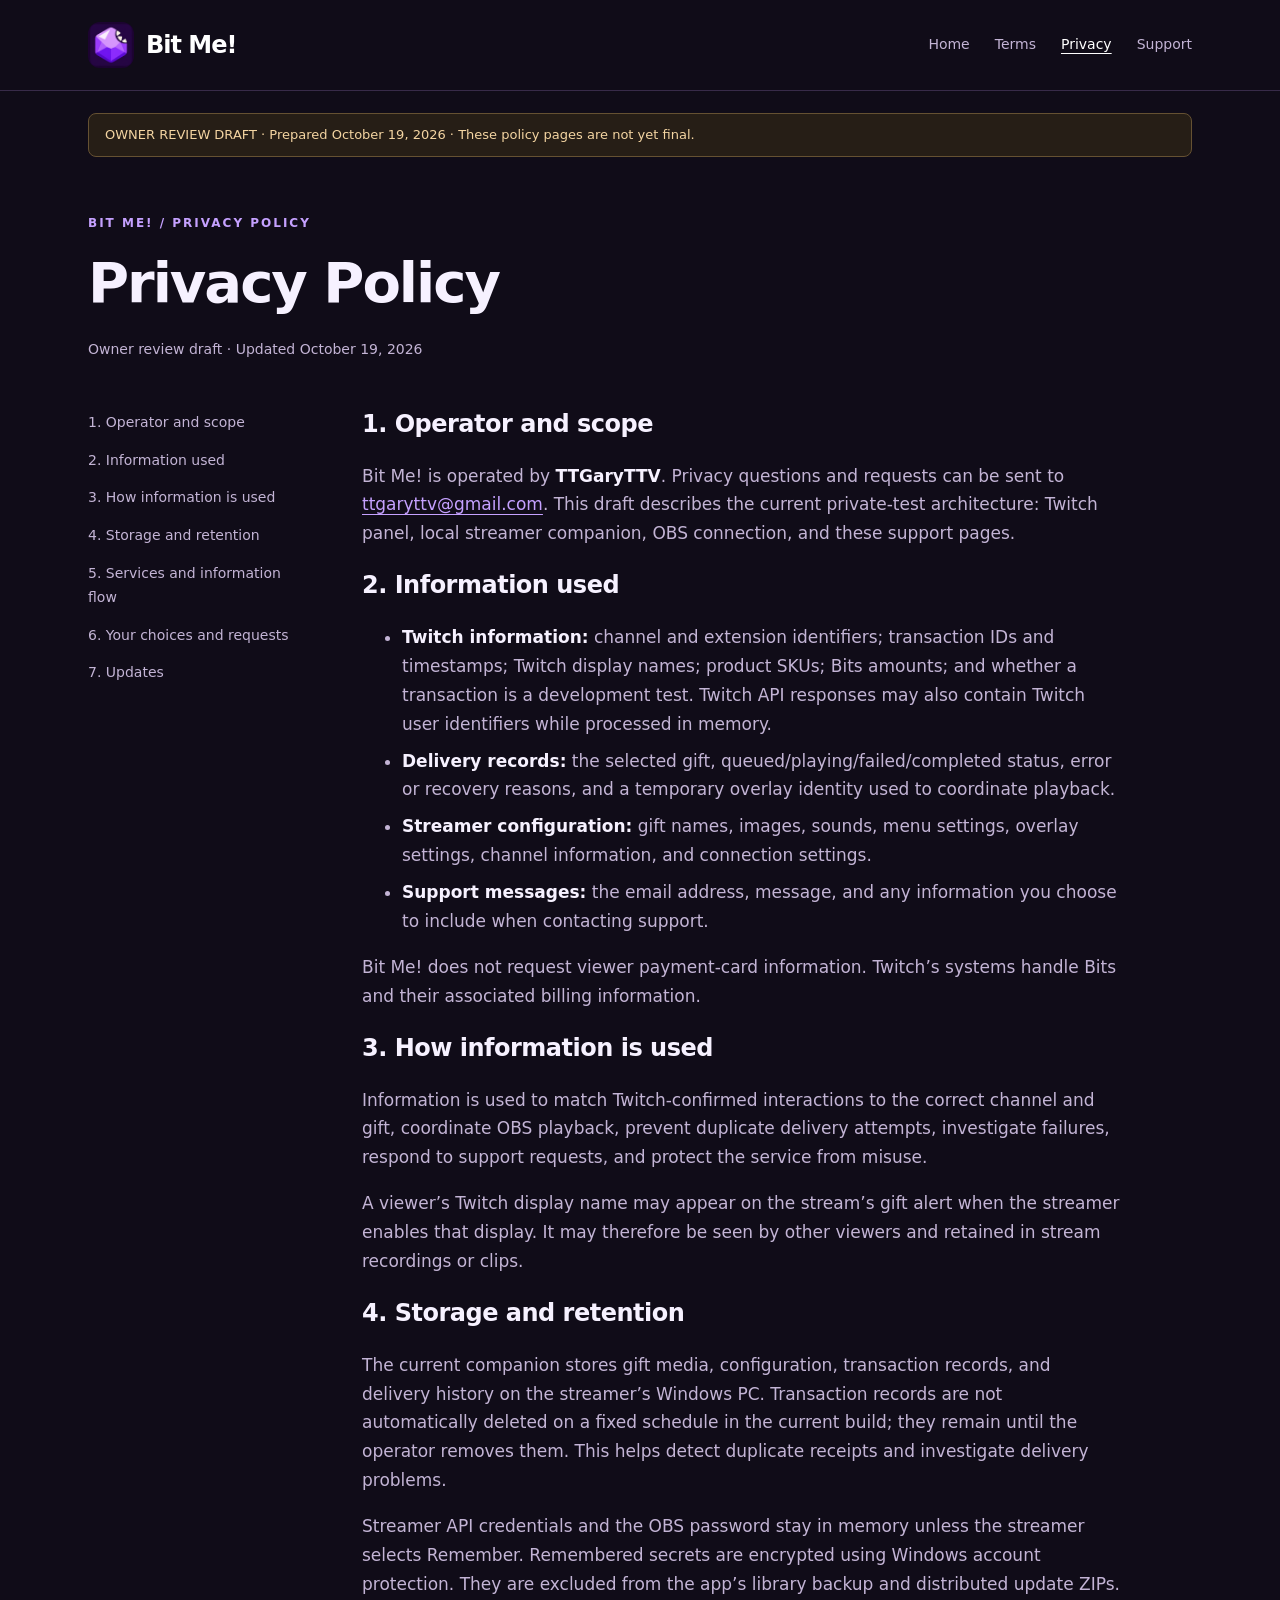
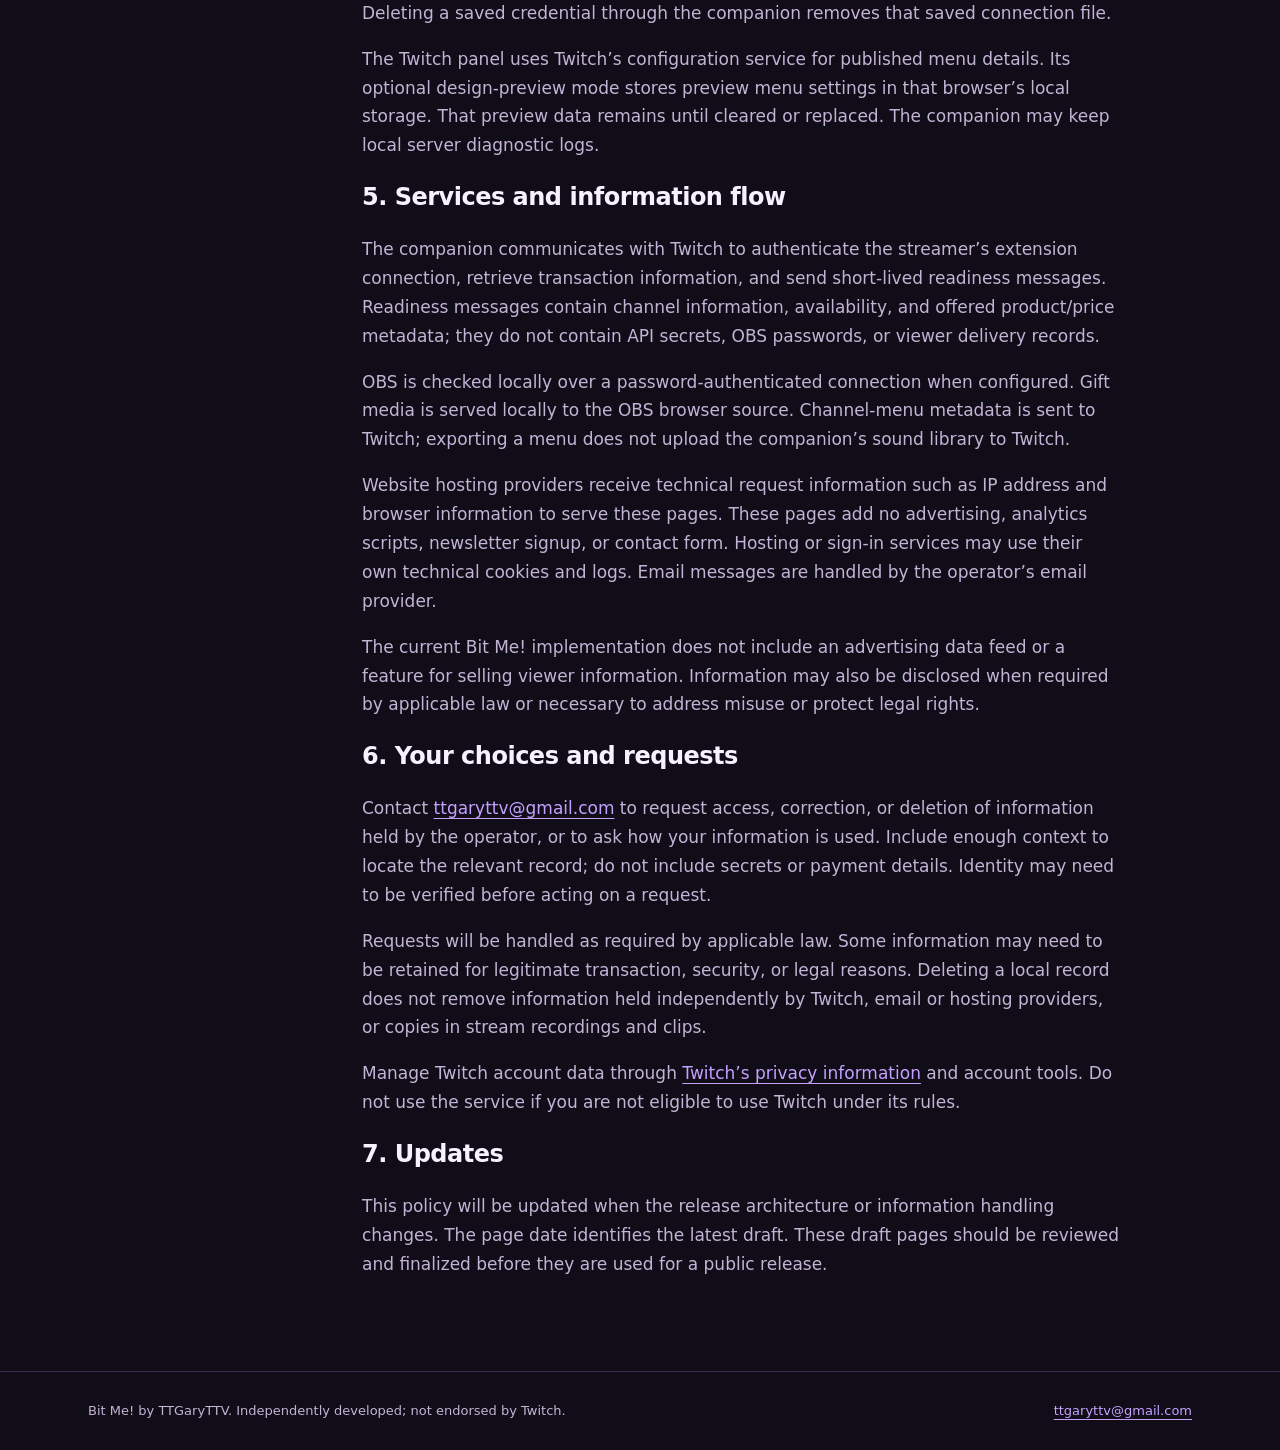
==== privacy/index.html @ df326705 "Add files via upload" ====
<!doctype html><html lang="en"><head><meta charset="utf-8"><meta name="viewport" content="width=device-width,initial-scale=1"><meta name="description" content="Support and policies for Bit Me!, TTGaryTTV’s Twitch extension and local companion."><meta name="robots" content="noindex"><title>Privacy Policy · Bit Me!</title><link rel="icon" href="/assets/logo.png"><link rel="stylesheet" href="/style.css"></head><body><a class="skip" href="#main">Skip to content</a><header><nav class="nav" aria-label="Main navigation"><a class="brand" href="/"><img src="/assets/logo.png" alt="" width="46" height="46">Bit Me!</a><div class="links"><a href="/">Home</a><a href="/terms/">Terms</a><a href="/privacy/" aria-current="page">Privacy</a><a href="/support/">Support</a></div></nav></header><div class="draft">OWNER REVIEW DRAFT · Prepared October 19, 2026 · These policy pages are not yet final.</div><main id="main" class="wrap"><div class="doc-head"><div class="eyebrow">Bit Me! / Privacy Policy</div><h1>Privacy Policy</h1><p class="meta">Owner review draft · Updated October 19, 2026</p></div><div class="document"><aside class="toc" aria-label="On this page"><a href="#operator">1. Operator and scope</a><a href="#information">2. Information used</a><a href="#purpose">3. How information is used</a><a href="#storage">4. Storage and retention</a><a href="#sharing">5. Services and information flow</a><a href="#requests">6. Your choices and requests</a><a href="#updates">7. Updates</a></aside><article><section><h2 id="operator">1. Operator and scope</h2><p>Bit Me! is operated by <strong>TTGaryTTV</strong>. Privacy questions and requests can be sent to <a class="email" href="mailto:ttgaryttv@gmail.com">ttgaryttv@gmail.com</a>. This draft describes the current private-test architecture: Twitch panel, local streamer companion, OBS connection, and these support pages.</p></section><section><h2 id="information">2. Information used</h2><ul><li><strong>Twitch information:</strong> channel and extension identifiers; transaction IDs and timestamps; Twitch display names; product SKUs; Bits amounts; and whether a transaction is a development test. Twitch API responses may also contain Twitch user identifiers while processed in memory.</li><li><strong>Delivery records:</strong> the selected gift, queued/playing/failed/completed status, error or recovery reasons, and a temporary overlay identity used to coordinate playback.</li><li><strong>Streamer configuration:</strong> gift names, images, sounds, menu settings, overlay settings, channel information, and connection settings.</li><li><strong>Support messages:</strong> the email address, message, and any information you choose to include when contacting support.</li></ul><p>Bit Me! does not request viewer payment-card information. Twitch’s systems handle Bits and their associated billing information.</p></section><section><h2 id="purpose">3. How information is used</h2><p>Information is used to match Twitch-confirmed interactions to the correct channel and gift, coordinate OBS playback, prevent duplicate delivery attempts, investigate failures, respond to support requests, and protect the service from misuse.</p><p>A viewer’s Twitch display name may appear on the stream’s gift alert when the streamer enables that display. It may therefore be seen by other viewers and retained in stream recordings or clips.</p></section><section><h2 id="storage">4. Storage and retention</h2><p>The current companion stores gift media, configuration, transaction records, and delivery history on the streamer’s Windows PC. Transaction records are not automatically deleted on a fixed schedule in the current build; they remain until the operator removes them. This helps detect duplicate receipts and investigate delivery problems.</p><p>Streamer API credentials and the OBS password stay in memory unless the streamer selects Remember. Remembered secrets are encrypted using Windows account protection. They are excluded from the app’s library backup and distributed update ZIPs. Deleting a saved credential through the companion removes that saved connection file.</p><p>The Twitch panel uses Twitch’s configuration service for published menu details. Its optional design-preview mode stores preview menu settings in that browser’s local storage. That preview data remains until cleared or replaced. The companion may keep local server diagnostic logs.</p></section><section><h2 id="sharing">5. Services and information flow</h2><p>The companion communicates with Twitch to authenticate the streamer’s extension connection, retrieve transaction information, and send short-lived readiness messages. Readiness messages contain channel information, availability, and offered product/price metadata; they do not contain API secrets, OBS passwords, or viewer delivery records.</p><p>OBS is checked locally over a password-authenticated connection when configured. Gift media is served locally to the OBS browser source. Channel-menu metadata is sent to Twitch; exporting a menu does not upload the companion’s sound library to Twitch.</p><p>Website hosting providers receive technical request information such as IP address and browser information to serve these pages. These pages add no advertising, analytics scripts, newsletter signup, or contact form. Hosting or sign-in services may use their own technical cookies and logs. Email messages are handled by the operator’s email provider.</p><p>The current Bit Me! implementation does not include an advertising data feed or a feature for selling viewer information. Information may also be disclosed when required by applicable law or necessary to address misuse or protect legal rights.</p></section><section><h2 id="requests">6. Your choices and requests</h2><p>Contact <a href="mailto:ttgaryttv@gmail.com">ttgaryttv@gmail.com</a> to request access, correction, or deletion of information held by the operator, or to ask how your information is used. Include enough context to locate the relevant record; do not include secrets or payment details. Identity may need to be verified before acting on a request.</p><p>Requests will be handled as required by applicable law. Some information may need to be retained for legitimate transaction, security, or legal reasons. Deleting a local record does not remove information held independently by Twitch, email or hosting providers, or copies in stream recordings and clips.</p><p>Manage Twitch account data through <a href="https://www.twitch.tv/p/en/legal/privacy-notice/">Twitch’s privacy information</a> and account tools. Do not use the service if you are not eligible to use Twitch under its rules.</p></section><section><h2 id="updates">7. Updates</h2><p>This policy will be updated when the release architecture or information handling changes. The page date identifies the latest draft. These draft pages should be reviewed and finalized before they are used for a public release.</p></section></article></div></main><footer><div class="footer-inner"><span>Bit Me! by TTGaryTTV. Independently developed; not endorsed by Twitch.</span><a href="mailto:ttgaryttv@gmail.com">ttgaryttv@gmail.com</a></div></footer></body></html>
---- style.css ----
:root{color-scheme:dark;--bg:#100c18;--panel:#1c1528;--line:#382b49;--ink:#f6f1ff;--muted:#c3b4d5;--purple:#c5a1ff;--accent:#f4d5a2}*{box-sizing:border-box}html{scroll-behavior:smooth}body{margin:0;background:var(--bg);color:var(--ink);font:17px/1.7 system-ui,-apple-system,Segoe UI,sans-serif}a{color:var(--purple);text-underline-offset:4px}a:hover{color:white}a:focus-visible,button:focus-visible{outline:3px solid var(--accent);outline-offset:5px}header{border-bottom:1px solid var(--line)}.nav{max-width:1160px;margin:auto;padding:22px 28px;display:flex;align-items:center;justify-content:space-between;gap:24px}.brand{display:flex;align-items:center;gap:12px;color:white;text-decoration:none;font-weight:850;font-size:24px;letter-spacing:-1px}.brand img{width:46px;height:46px;border-radius:12px}.links{display:flex;gap:25px;flex-wrap:wrap}.links a{font-size:14px;color:var(--muted);text-decoration:none}.links a[aria-current=page]{color:white;text-decoration:underline}.draft{max-width:1104px;margin:22px auto 0;padding:10px 16px;border:1px solid #655132;background:#261e16;color:var(--accent);font-size:13px;border-radius:8px}.wrap{max-width:1160px;margin:auto;padding:0 28px}.hero{padding:82px 0 74px;display:grid;grid-template-columns:1.45fr 1fr;gap:60px;align-items:center}.eyebrow{color:var(--purple);font-size:12px;letter-spacing:2px;text-transform:uppercase;font-weight:750}h1{font-size:clamp(38px,6vw,72px);letter-spacing:-3px;line-height:1.08;margin:20px 0 24px;max-width:770px}.lead{color:var(--muted);font-size:20px;max-width:640px}.hero-art{display:grid;place-items:center;min-height:290px;background:radial-gradient(ellipse,#60339755,transparent 68%)}.hero-art img{width:min(245px,80%);border-radius:36px;transform:rotate(-6deg);box-shadow:0 35px 90px #0008}.button{display:inline-block;padding:12px 20px;background:var(--purple);color:#1a1025;text-decoration:none;border-radius:9px;font-weight:750;margin-top:15px}.button:hover{background:white;color:#1a1025}.cards{display:grid;grid-template-columns:repeat(3,1fr);gap:18px;padding-bottom:60px}.card{padding:26px;border:1px solid var(--line);background:var(--panel);border-radius:14px}.number{color:var(--purple);font-size:12px;font-weight:700}.card h2{font-size:23px;letter-spacing:-.5px}.card p{font-size:15px;color:var(--muted)}.status-block{border-top:1px solid var(--line);padding:34px 0 54px;display:grid;grid-template-columns:1fr 2fr;gap:35px}.status-block h2{font-size:22px;margin:0}.status-block p{margin:0;color:var(--muted)}footer{border-top:1px solid var(--line);padding:28px;color:var(--muted);font-size:13px}.footer-inner{max-width:1104px;margin:auto;display:flex;justify-content:space-between;gap:20px;flex-wrap:wrap}.doc-head{padding:56px 0 28px}.doc-head h1{font-size:clamp(38px,5vw,56px);letter-spacing:-2px}.meta{color:var(--muted);font-size:14px}.document{display:grid;grid-template-columns:210px minmax(0,760px);gap:64px;padding-bottom:75px}.toc{align-self:start;position:sticky;top:24px;font-size:14px}.toc a{display:block;color:var(--muted);padding:7px 0;text-decoration:none}.toc a:hover{color:white}article h2{font-size:24px;letter-spacing:-.5px;margin:42px 0 12px;scroll-margin-top:25px}article h2:first-child{margin-top:0}article p,article li{color:var(--muted)}article li{margin:8px 0}article strong{color:var(--ink)}.callout{padding:19px 23px;border:1px solid var(--line);border-left:3px solid var(--purple);background:var(--panel);border-radius:6px;margin:22px 0}.callout p{margin:0}.email{overflow-wrap:anywhere}.skip{position:absolute;left:20px;top:-100px;background:white;color:black;padding:8px}.skip:focus{top:10px} @media(max-width:760px){.nav{align-items:flex-start;flex-direction:column;gap:15px}.links{gap:22px}.hero{grid-template-columns:1fr;padding:46px 0;gap:20px}.hero-art{display:none}.cards{grid-template-columns:1fr}.status-block{grid-template-columns:1fr;gap:16px}.document{grid-template-columns:1fr;gap:25px}.toc{position:static;border-bottom:1px solid var(--line);padding-bottom:20px}.toc a{display:inline-block;margin-right:18px}.draft{margin:16px 20px 0}.wrap{padding:0 22px}h1{letter-spacing:-2px}.lead{font-size:18px}}
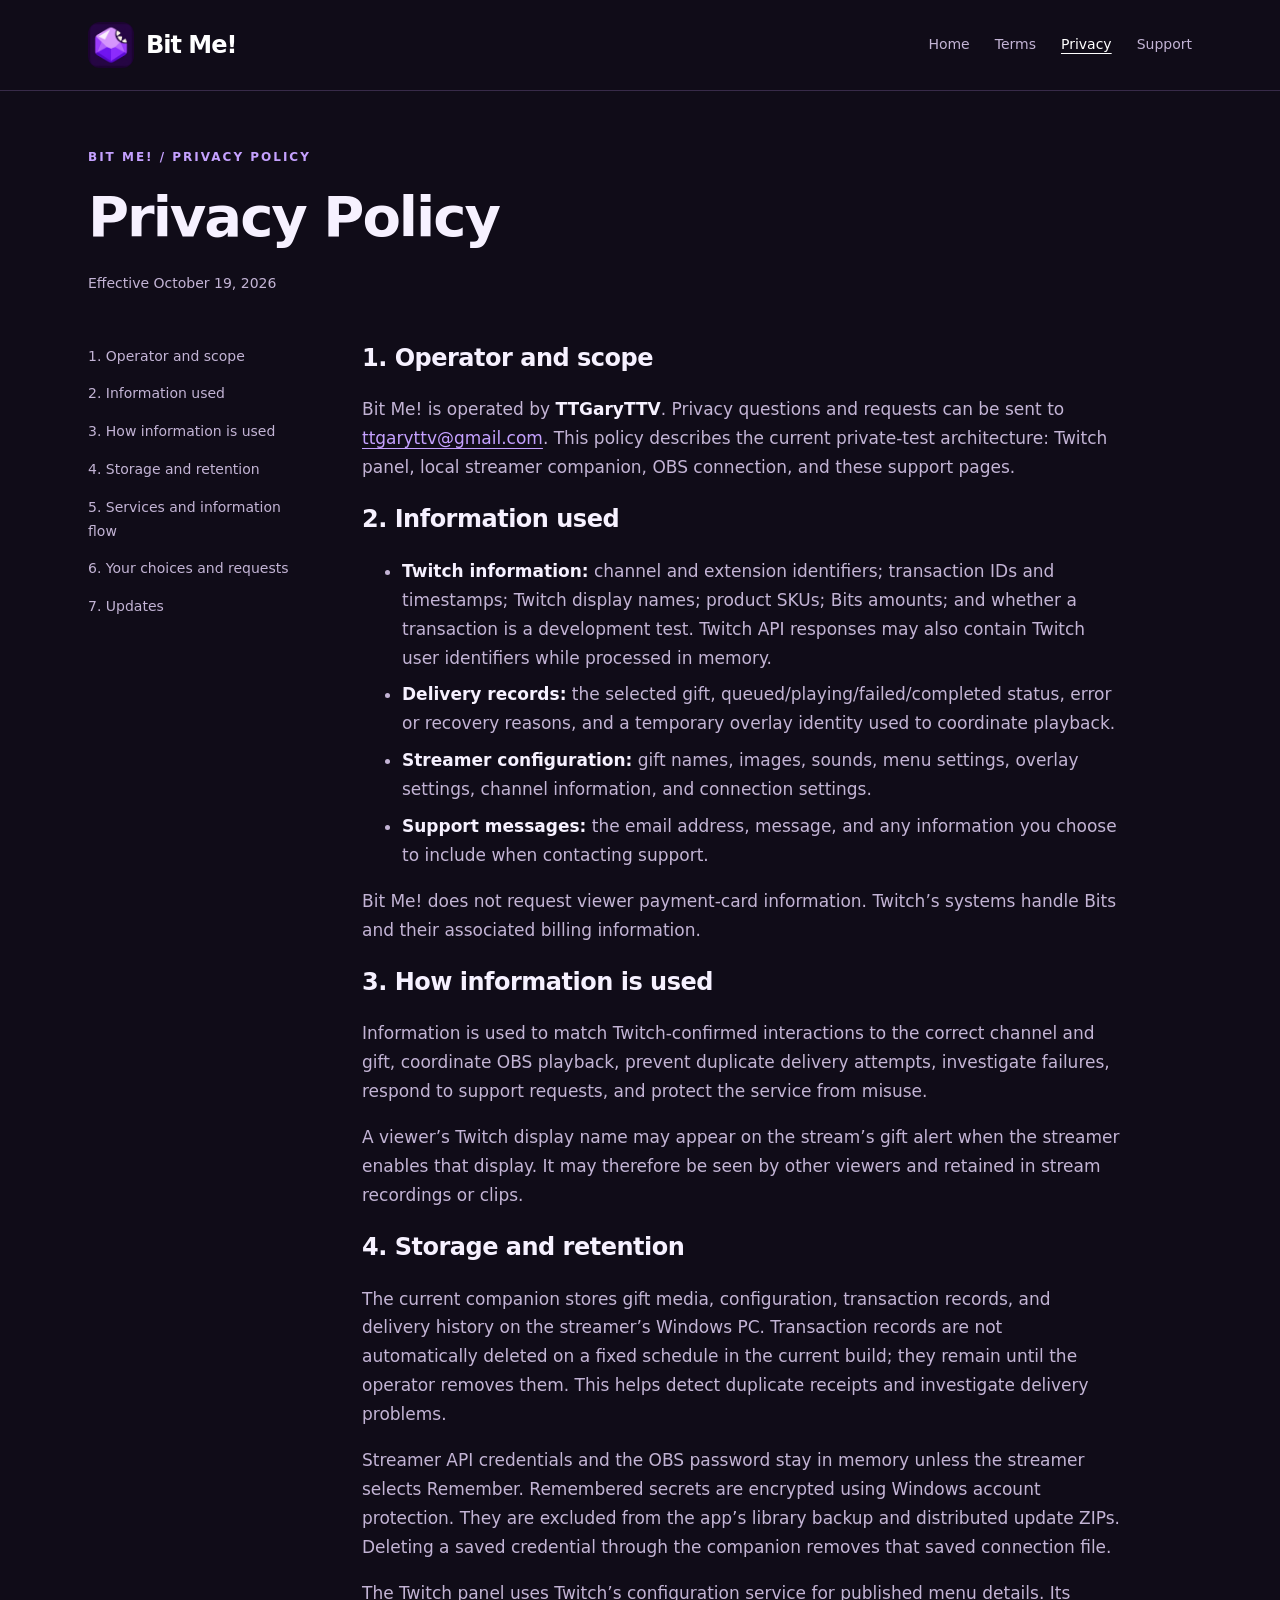
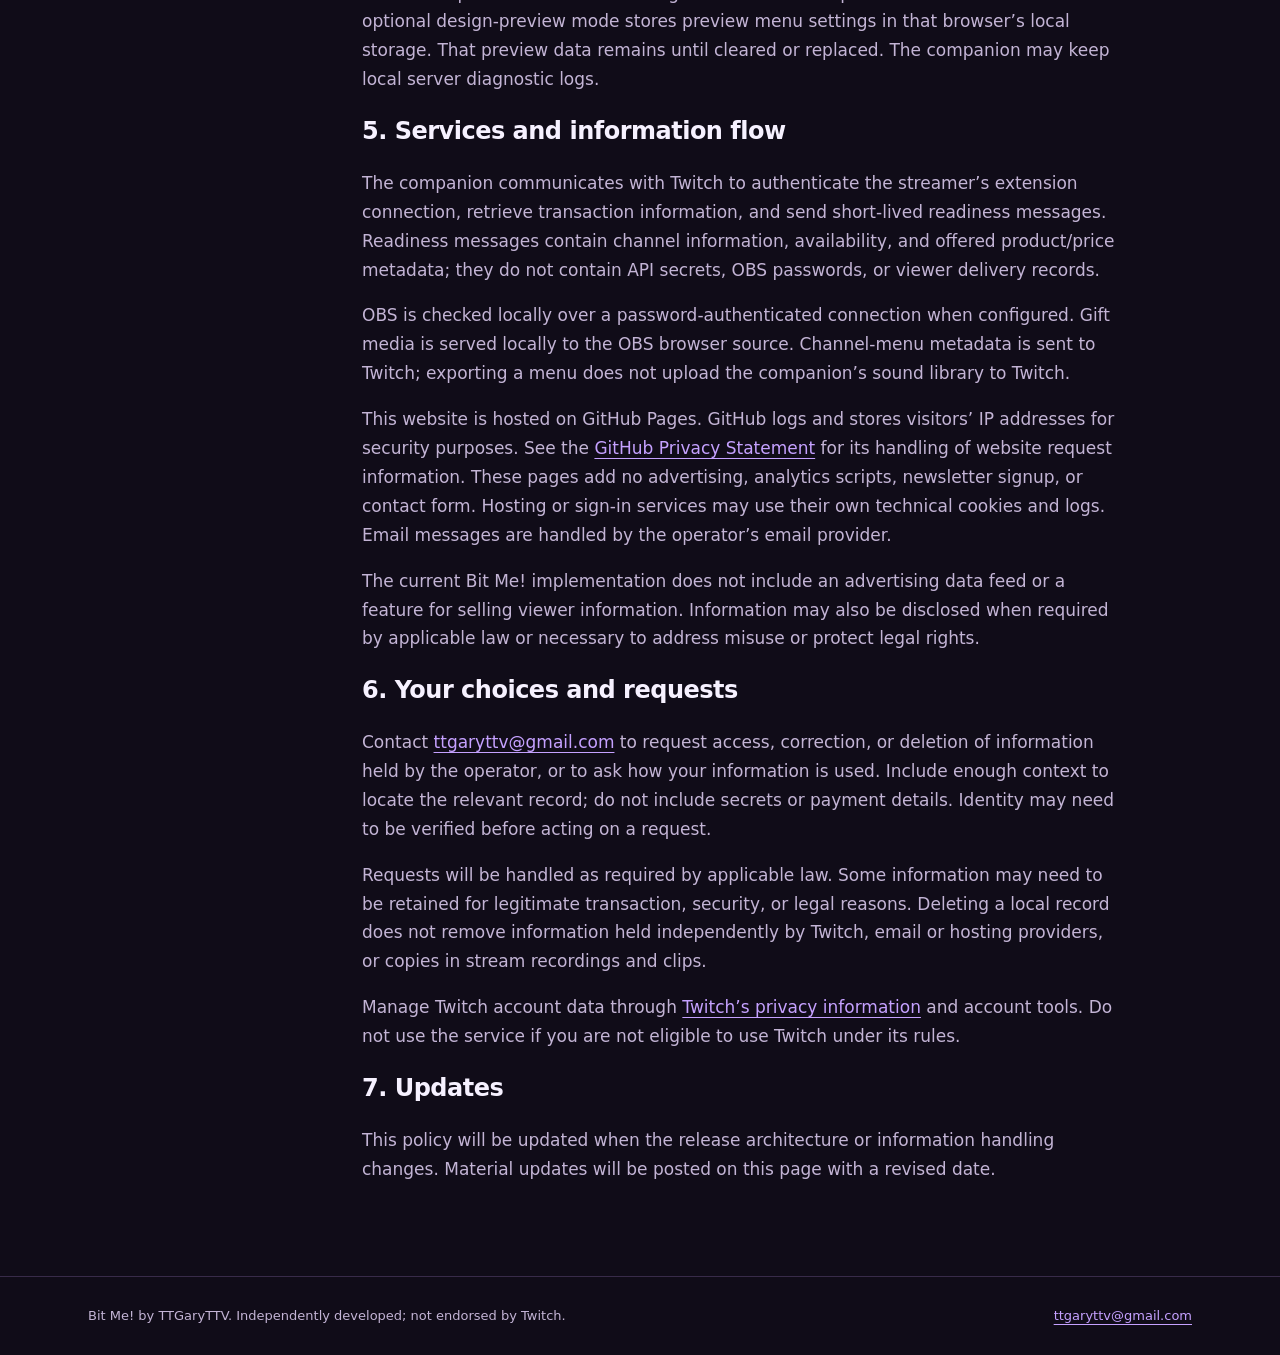
==== commit 74a88384: "Add files via upload" ====
--- a/privacy/index.html
+++ b/privacy/index.html
@@ -1 +1 @@
-<!doctype html><html lang="en"><head><meta charset="utf-8"><meta name="viewport" content="width=device-width,initial-scale=1"><meta name="description" content="Support and policies for Bit Me!, TTGaryTTV’s Twitch extension and local companion."><meta name="robots" content="noindex"><title>Privacy Policy · Bit Me!</title><link rel="icon" href="/assets/logo.png"><link rel="stylesheet" href="/style.css"></head><body><a class="skip" href="#main">Skip to content</a><header><nav class="nav" aria-label="Main navigation"><a class="brand" href="/"><img src="/assets/logo.png" alt="" width="46" height="46">Bit Me!</a><div class="links"><a href="/">Home</a><a href="/terms/">Terms</a><a href="/privacy/" aria-current="page">Privacy</a><a href="/support/">Support</a></div></nav></header><div class="draft">OWNER REVIEW DRAFT · Prepared October 19, 2026 · These policy pages are not yet final.</div><main id="main" class="wrap"><div class="doc-head"><div class="eyebrow">Bit Me! / Privacy Policy</div><h1>Privacy Policy</h1><p class="meta">Owner review draft · Updated October 19, 2026</p></div><div class="document"><aside class="toc" aria-label="On this page"><a href="#operator">1. Operator and scope</a><a href="#information">2. Information used</a><a href="#purpose">3. How information is used</a><a href="#storage">4. Storage and retention</a><a href="#sharing">5. Services and information flow</a><a href="#requests">6. Your choices and requests</a><a href="#updates">7. Updates</a></aside><article><section><h2 id="operator">1. Operator and scope</h2><p>Bit Me! is operated by <strong>TTGaryTTV</strong>. Privacy questions and requests can be sent to <a class="email" href="mailto:ttgaryttv@gmail.com">ttgaryttv@gmail.com</a>. This draft describes the current private-test architecture: Twitch panel, local streamer companion, OBS connection, and these support pages.</p></section><section><h2 id="information">2. Information used</h2><ul><li><strong>Twitch information:</strong> channel and extension identifiers; transaction IDs and timestamps; Twitch display names; product SKUs; Bits amounts; and whether a transaction is a development test. Twitch API responses may also contain Twitch user identifiers while processed in memory.</li><li><strong>Delivery records:</strong> the selected gift, queued/playing/failed/completed status, error or recovery reasons, and a temporary overlay identity used to coordinate playback.</li><li><strong>Streamer configuration:</strong> gift names, images, sounds, menu settings, overlay settings, channel information, and connection settings.</li><li><strong>Support messages:</strong> the email address, message, and any information you choose to include when contacting support.</li></ul><p>Bit Me! does not request viewer payment-card information. Twitch’s systems handle Bits and their associated billing information.</p></section><section><h2 id="purpose">3. How information is used</h2><p>Information is used to match Twitch-confirmed interactions to the correct channel and gift, coordinate OBS playback, prevent duplicate delivery attempts, investigate failures, respond to support requests, and protect the service from misuse.</p><p>A viewer’s Twitch display name may appear on the stream’s gift alert when the streamer enables that display. It may therefore be seen by other viewers and retained in stream recordings or clips.</p></section><section><h2 id="storage">4. Storage and retention</h2><p>The current companion stores gift media, configuration, transaction records, and delivery history on the streamer’s Windows PC. Transaction records are not automatically deleted on a fixed schedule in the current build; they remain until the operator removes them. This helps detect duplicate receipts and investigate delivery problems.</p><p>Streamer API credentials and the OBS password stay in memory unless the streamer selects Remember. Remembered secrets are encrypted using Windows account protection. They are excluded from the app’s library backup and distributed update ZIPs. Deleting a saved credential through the companion removes that saved connection file.</p><p>The Twitch panel uses Twitch’s configuration service for published menu details. Its optional design-preview mode stores preview menu settings in that browser’s local storage. That preview data remains until cleared or replaced. The companion may keep local server diagnostic logs.</p></section><section><h2 id="sharing">5. Services and information flow</h2><p>The companion communicates with Twitch to authenticate the streamer’s extension connection, retrieve transaction information, and send short-lived readiness messages. Readiness messages contain channel information, availability, and offered product/price metadata; they do not contain API secrets, OBS passwords, or viewer delivery records.</p><p>OBS is checked locally over a password-authenticated connection when configured. Gift media is served locally to the OBS browser source. Channel-menu metadata is sent to Twitch; exporting a menu does not upload the companion’s sound library to Twitch.</p><p>Website hosting providers receive technical request information such as IP address and browser information to serve these pages. These pages add no advertising, analytics scripts, newsletter signup, or contact form. Hosting or sign-in services may use their own technical cookies and logs. Email messages are handled by the operator’s email provider.</p><p>The current Bit Me! implementation does not include an advertising data feed or a feature for selling viewer information. Information may also be disclosed when required by applicable law or necessary to address misuse or protect legal rights.</p></section><section><h2 id="requests">6. Your choices and requests</h2><p>Contact <a href="mailto:ttgaryttv@gmail.com">ttgaryttv@gmail.com</a> to request access, correction, or deletion of information held by the operator, or to ask how your information is used. Include enough context to locate the relevant record; do not include secrets or payment details. Identity may need to be verified before acting on a request.</p><p>Requests will be handled as required by applicable law. Some information may need to be retained for legitimate transaction, security, or legal reasons. Deleting a local record does not remove information held independently by Twitch, email or hosting providers, or copies in stream recordings and clips.</p><p>Manage Twitch account data through <a href="https://www.twitch.tv/p/en/legal/privacy-notice/">Twitch’s privacy information</a> and account tools. Do not use the service if you are not eligible to use Twitch under its rules.</p></section><section><h2 id="updates">7. Updates</h2><p>This policy will be updated when the release architecture or information handling changes. The page date identifies the latest draft. These draft pages should be reviewed and finalized before they are used for a public release.</p></section></article></div></main><footer><div class="footer-inner"><span>Bit Me! by TTGaryTTV. Independently developed; not endorsed by Twitch.</span><a href="mailto:ttgaryttv@gmail.com">ttgaryttv@gmail.com</a></div></footer></body></html>+<!doctype html><html lang="en"><head><meta charset="utf-8"><meta name="viewport" content="width=device-width,initial-scale=1"><meta name="description" content="Support and policies for Bit Me!, TTGaryTTV’s Twitch extension and local companion."><title>Privacy Policy · Bit Me!</title><link rel="icon" href="/assets/logo.png"><link rel="stylesheet" href="/style.css"></head><body><a class="skip" href="#main">Skip to content</a><header><nav class="nav" aria-label="Main navigation"><a class="brand" href="/"><img src="/assets/logo.png" alt="" width="46" height="46">Bit Me!</a><div class="links"><a href="/">Home</a><a href="/terms/">Terms</a><a href="/privacy/" aria-current="page">Privacy</a><a href="/support/">Support</a></div></nav></header><main id="main" class="wrap"><div class="doc-head"><div class="eyebrow">Bit Me! / Privacy Policy</div><h1>Privacy Policy</h1><p class="meta">Effective October 19, 2026</p></div><div class="document"><aside class="toc" aria-label="On this page"><a href="#operator">1. Operator and scope</a><a href="#information">2. Information used</a><a href="#purpose">3. How information is used</a><a href="#storage">4. Storage and retention</a><a href="#sharing">5. Services and information flow</a><a href="#requests">6. Your choices and requests</a><a href="#updates">7. Updates</a></aside><article><section><h2 id="operator">1. Operator and scope</h2><p>Bit Me! is operated by <strong>TTGaryTTV</strong>. Privacy questions and requests can be sent to <a class="email" href="mailto:ttgaryttv@gmail.com">ttgaryttv@gmail.com</a>. This policy describes the current private-test architecture: Twitch panel, local streamer companion, OBS connection, and these support pages.</p></section><section><h2 id="information">2. Information used</h2><ul><li><strong>Twitch information:</strong> channel and extension identifiers; transaction IDs and timestamps; Twitch display names; product SKUs; Bits amounts; and whether a transaction is a development test. Twitch API responses may also contain Twitch user identifiers while processed in memory.</li><li><strong>Delivery records:</strong> the selected gift, queued/playing/failed/completed status, error or recovery reasons, and a temporary overlay identity used to coordinate playback.</li><li><strong>Streamer configuration:</strong> gift names, images, sounds, menu settings, overlay settings, channel information, and connection settings.</li><li><strong>Support messages:</strong> the email address, message, and any information you choose to include when contacting support.</li></ul><p>Bit Me! does not request viewer payment-card information. Twitch’s systems handle Bits and their associated billing information.</p></section><section><h2 id="purpose">3. How information is used</h2><p>Information is used to match Twitch-confirmed interactions to the correct channel and gift, coordinate OBS playback, prevent duplicate delivery attempts, investigate failures, respond to support requests, and protect the service from misuse.</p><p>A viewer’s Twitch display name may appear on the stream’s gift alert when the streamer enables that display. It may therefore be seen by other viewers and retained in stream recordings or clips.</p></section><section><h2 id="storage">4. Storage and retention</h2><p>The current companion stores gift media, configuration, transaction records, and delivery history on the streamer’s Windows PC. Transaction records are not automatically deleted on a fixed schedule in the current build; they remain until the operator removes them. This helps detect duplicate receipts and investigate delivery problems.</p><p>Streamer API credentials and the OBS password stay in memory unless the streamer selects Remember. Remembered secrets are encrypted using Windows account protection. They are excluded from the app’s library backup and distributed update ZIPs. Deleting a saved credential through the companion removes that saved connection file.</p><p>The Twitch panel uses Twitch’s configuration service for published menu details. Its optional design-preview mode stores preview menu settings in that browser’s local storage. That preview data remains until cleared or replaced. The companion may keep local server diagnostic logs.</p></section><section><h2 id="sharing">5. Services and information flow</h2><p>The companion communicates with Twitch to authenticate the streamer’s extension connection, retrieve transaction information, and send short-lived readiness messages. Readiness messages contain channel information, availability, and offered product/price metadata; they do not contain API secrets, OBS passwords, or viewer delivery records.</p><p>OBS is checked locally over a password-authenticated connection when configured. Gift media is served locally to the OBS browser source. Channel-menu metadata is sent to Twitch; exporting a menu does not upload the companion’s sound library to Twitch.</p><p>This website is hosted on GitHub Pages. GitHub logs and stores visitors’ IP addresses for security purposes. See the <a href="https://docs.github.com/en/site-policy/privacy-policies/github-general-privacy-statement">GitHub Privacy Statement</a> for its handling of website request information. These pages add no advertising, analytics scripts, newsletter signup, or contact form. Hosting or sign-in services may use their own technical cookies and logs. Email messages are handled by the operator’s email provider.</p><p>The current Bit Me! implementation does not include an advertising data feed or a feature for selling viewer information. Information may also be disclosed when required by applicable law or necessary to address misuse or protect legal rights.</p></section><section><h2 id="requests">6. Your choices and requests</h2><p>Contact <a href="mailto:ttgaryttv@gmail.com">ttgaryttv@gmail.com</a> to request access, correction, or deletion of information held by the operator, or to ask how your information is used. Include enough context to locate the relevant record; do not include secrets or payment details. Identity may need to be verified before acting on a request.</p><p>Requests will be handled as required by applicable law. Some information may need to be retained for legitimate transaction, security, or legal reasons. Deleting a local record does not remove information held independently by Twitch, email or hosting providers, or copies in stream recordings and clips.</p><p>Manage Twitch account data through <a href="https://www.twitch.tv/p/en/legal/privacy-notice/">Twitch’s privacy information</a> and account tools. Do not use the service if you are not eligible to use Twitch under its rules.</p></section><section><h2 id="updates">7. Updates</h2><p>This policy will be updated when the release architecture or information handling changes. Material updates will be posted on this page with a revised date.</p></section></article></div></main><footer><div class="footer-inner"><span>Bit Me! by TTGaryTTV. Independently developed; not endorsed by Twitch.</span><a href="mailto:ttgaryttv@gmail.com">ttgaryttv@gmail.com</a></div></footer></body></html>
